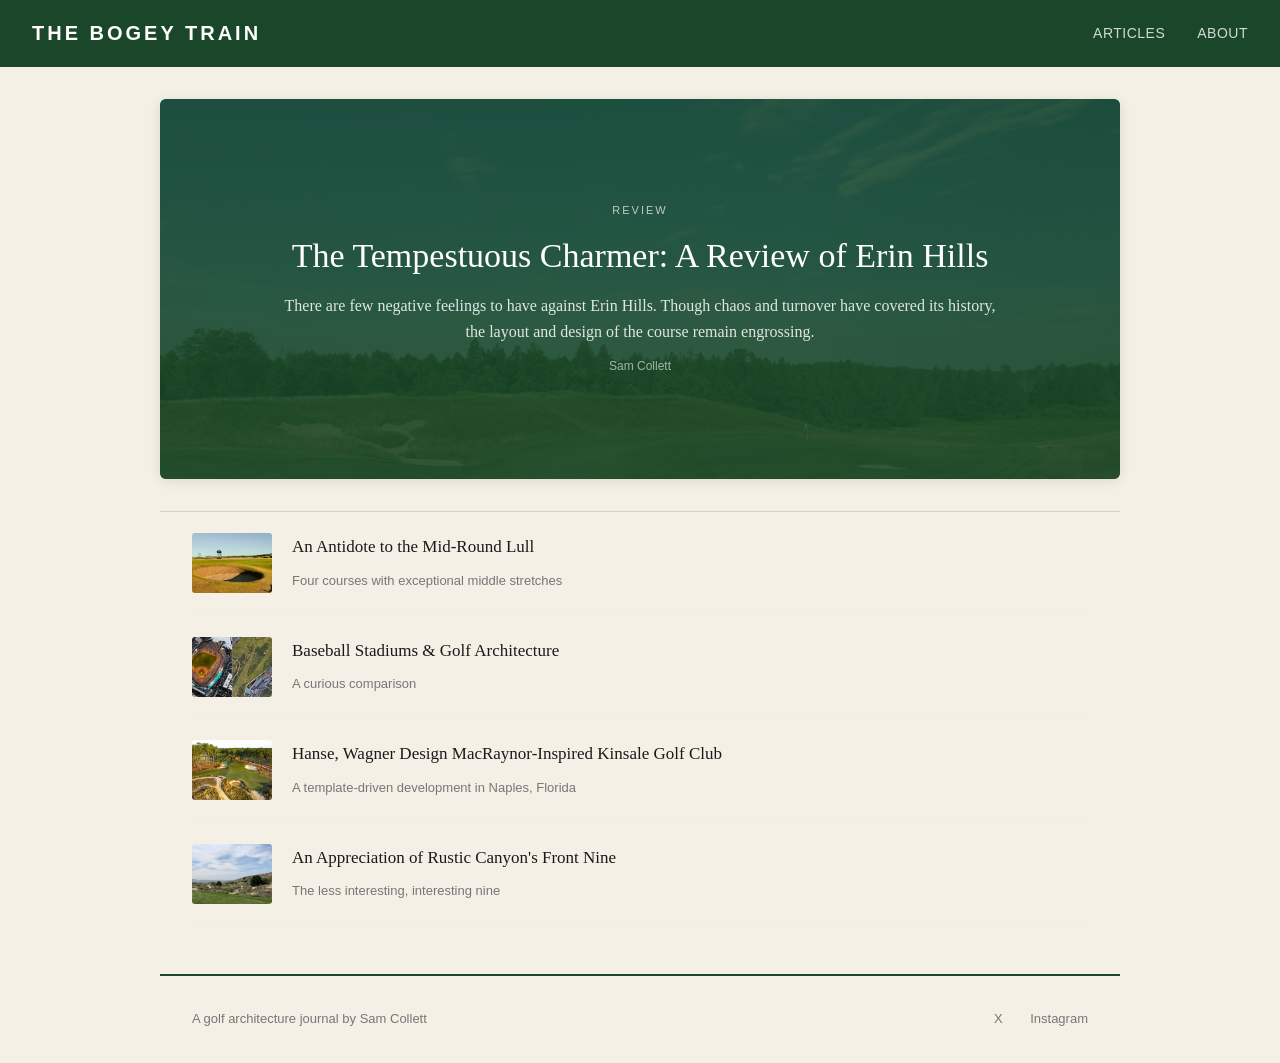
==== index.html @ e1ba59a7 "Initial site" ====
<!DOCTYPE html>
<html lang="en">
<head>
  <meta charset="UTF-8">
  <meta name="viewport" content="width=device-width, initial-scale=1.0">
  <title>The Bogey Train — A Golf Architecture Journal</title>
  <link rel="stylesheet" href="style.css">
  <link rel="icon" href="https://thebogeytrain.com/wp-content/uploads/2023/09/transparent-square-edited.png" type="image/png">
</head>
<body>
  <nav class="site-nav">
    <a href="index.html" class="nav-left"><img src="https://thebogeytrain.com/wp-content/uploads/2023/09/transparent-square-edited.png" onerror="this.style.display='none'" alt="The Bogey Train" class="logo"><span class="site-title">THE BOGEY TRAIN</span></a>
    <div class="nav-links">
      <a href="index.html">Articles</a>
      <a href="about.html">About</a>
    </div>
  </nav>

  <a href="articles/erin-hills.html" class="featured-banner" style="background-image: url('images/articles/erin-hills/media/image2.png');">
    <div class="featured-banner-overlay">
      <div class="featured-banner-content">
        <div class="category">Review</div>
        <h2>The Tempestuous Charmer: A Review of Erin Hills</h2>
        <p class="excerpt">There are few negative feelings to have against Erin Hills. Though chaos and turnover have covered its history, the layout and design of the course remain engrossing.</p>
        <p class="meta">Sam Collett</p>
      </div>
    </div>
  </a>

  <section class="article-list">
    <a href="articles/mid-round-lull.html" class="article-list-item">
      <img src="images/articles/mid-round-lull/media/image3.png" alt="An Antidote to the Mid-Round Lull" class="thumb">
      <div>
        <h3>An Antidote to the Mid-Round Lull</h3>
        <span class="subtitle">Four courses with exceptional middle stretches</span>
      </div>
    </a>
    <a href="articles/baseball-stadiums.html" class="article-list-item">
      <img src="images/articles/baseball-stadiums/media/image1.png" alt="Baseball Stadiums & Golf Architecture" class="thumb">
      <div>
        <h3>Baseball Stadiums & Golf Architecture</h3>
        <span class="subtitle">A curious comparison</span>
      </div>
    </a>
    <a href="articles/kinsale.html" class="article-list-item">
      <img src="images/articles/kinsale/media/image4.png" alt="Hanse, Wagner Design MacRaynor-Inspired Kinsale Golf Club" class="thumb">
      <div>
        <h3>Hanse, Wagner Design MacRaynor-Inspired Kinsale Golf Club</h3>
        <span class="subtitle">A template-driven development in Naples, Florida</span>
      </div>
    </a>
    <a href="articles/rustic-canyon.html" class="article-list-item">
      <img src="images/articles/rustic-canyon/media/image1.png" alt="An Appreciation of Rustic Canyon's Front Nine" class="thumb">
      <div>
        <h3>An Appreciation of Rustic Canyon's Front Nine</h3>
        <span class="subtitle">The less interesting, interesting nine</span>
      </div>
    </a>
  </section>

  <footer class="site-footer">
    <span>A golf architecture journal by Sam Collett</span>
    <div class="social">
      <a href="https://twitter.com/bogeytrains" target="_blank" rel="noopener">X</a>
      <a href="https://www.instagram.com/the_bogey_train/" target="_blank" rel="noopener">Instagram</a>
    </div>
  </footer>
</body>
</html>
---- style.css ----
*, *::before, *::after { box-sizing: border-box; margin: 0; padding: 0; }

:root {
  --green: #1a472a;
  --green-light: #2d6a3e;
  --green-dark: #0f2d1a;
  --green-bg: #f5f3ee;
  --green-border: #d6d2c8;
  --text: #1a1a1a;
  --text-secondary: #555;
  --text-caption: #777;
  --bg: #f5f0e6;
  --max-width: 720px;
  --max-width-wide: 960px;
}

body {
  font-family: Georgia, 'Times New Roman', serif;
  color: var(--text);
  background: var(--bg);
  line-height: 1.75;
  font-size: 17px;
  -webkit-font-smoothing: antialiased;
}

/* NAV */
.site-nav {
  background: var(--green);
  padding: 1rem 2rem;
  display: flex;
  justify-content: space-between;
  align-items: center;
}
.site-nav .logo { height: 50px; filter: brightness(0) invert(1); }
.site-nav .site-title {
  font-family: 'Helvetica Neue', Helvetica, Arial, sans-serif;
  font-size: 20px;
  font-weight: 700;
  letter-spacing: 3px;
  text-transform: uppercase;
  color: #fff;
  text-decoration: none;
}
.site-nav .nav-left {
  display: flex;
  align-items: center;
  gap: 1rem;
  text-decoration: none;
}
.site-nav .nav-links { display: flex; gap: 2rem; }
.site-nav .nav-links a {
  font-family: 'Helvetica Neue', Helvetica, Arial, sans-serif;
  font-size: 14px;
  letter-spacing: 0.5px;
  text-decoration: none;
  color: rgba(255, 255, 255, 0.8);
  text-transform: uppercase;
}
.site-nav .nav-links a:hover { color: #fff; }
/* Text fallback for logo */
.site-nav .logo + span { color: #fff !important; }

/* FEATURED BANNER */
.featured-banner {
  display: block;
  text-decoration: none;
  color: #fff;
  background-size: cover;
  background-position: center;
  position: relative;
  min-height: 380px;
  max-width: var(--max-width-wide);
  margin: 2rem auto;
  border-radius: 6px;
  overflow: hidden;
  box-shadow: 0 2px 12px rgba(0, 0, 0, 0.1);
}
.featured-banner-overlay {
  background: rgba(26, 71, 42, 0.88);
  min-height: 380px;
  display: flex;
  align-items: center;
  justify-content: center;
  padding: 3rem 2rem;
  transition: background 0.3s;
}
.featured-banner:hover .featured-banner-overlay {
  background: rgba(26, 71, 42, 0.80);
}
.featured-banner-content {
  max-width: var(--max-width);
  text-align: center;
}
.featured-banner-content .category {
  font-family: 'Helvetica Neue', Helvetica, Arial, sans-serif;
  font-size: 11px;
  letter-spacing: 2px;
  text-transform: uppercase;
  color: rgba(255, 255, 255, 0.7);
  margin-bottom: 1rem;
}
.featured-banner-content h2 {
  font-size: 34px;
  line-height: 1.2;
  font-weight: 400;
  margin-bottom: 1rem;
  color: #fff;
}
.featured-banner-content .excerpt {
  font-size: 16px;
  line-height: 1.6;
  color: rgba(255, 255, 255, 0.85);
  margin-bottom: 0.75rem;
}
.featured-banner-content .meta {
  font-family: 'Helvetica Neue', Helvetica, Arial, sans-serif;
  font-size: 12px;
  color: rgba(255, 255, 255, 0.6);
}

@media (max-width: 700px) {
  .featured-banner { min-height: 280px; margin: 1.25rem; }
  .featured-banner-overlay { min-height: 280px; }
  .featured-banner-content h2 { font-size: 24px; }
}

/* HOMEPAGE */
.home-header {
  max-width: var(--max-width-wide);
  margin: 0 auto;
  padding: 3rem 2rem 1rem;
}
.home-header h1 {
  font-family: 'Helvetica Neue', Helvetica, Arial, sans-serif;
  font-size: 13px;
  letter-spacing: 2px;
  text-transform: uppercase;
  color: var(--green);
  font-weight: 400;
}

.featured-article {
  max-width: var(--max-width-wide);
  margin: 0 auto;
  padding: 1.5rem 2rem 2.5rem;
  display: grid;
  grid-template-columns: 1fr 1fr;
  gap: 2.5rem;
  align-items: center;
}
.featured-article .featured-text .category {
  font-family: 'Helvetica Neue', Helvetica, Arial, sans-serif;
  font-size: 11px;
  letter-spacing: 1.5px;
  text-transform: uppercase;
  color: var(--green);
  margin-bottom: 0.75rem;
}
.featured-article .featured-text h2 {
  font-size: 28px;
  line-height: 1.25;
  margin-bottom: 0.75rem;
  font-weight: 400;
}
.featured-article .featured-text h2 a {
  color: var(--text);
  text-decoration: none;
}
.featured-article .featured-text h2 a:hover { color: var(--green-dark); }
.featured-article .featured-text .excerpt {
  font-size: 15px;
  color: var(--text-secondary);
  line-height: 1.6;
  margin-bottom: 0.5rem;
}
.featured-article .featured-text .meta {
  font-family: 'Helvetica Neue', Helvetica, Arial, sans-serif;
  font-size: 12px;
  color: var(--text-caption);
}
.featured-article .featured-img img {
  width: 100%;
  height: 280px;
  object-fit: cover;
  border-radius: 4px;
}

.article-list {
  max-width: var(--max-width-wide);
  margin: 0 auto;
  padding: 0 2rem 3rem;
  border-top: 1px solid var(--green-border);
}
.article-list-item {
  display: flex;
  gap: 1.25rem;
  align-items: center;
  padding: 1.25rem 0;
  border-bottom: 1px solid #eee;
  text-decoration: none;
  color: inherit;
}
.article-list-item:hover h3 { color: var(--green-dark); }
.article-list-item .thumb {
  width: 80px;
  height: 60px;
  object-fit: cover;
  border-radius: 3px;
  flex-shrink: 0;
}
.article-list-item h3 {
  font-size: 17px;
  font-weight: 400;
  margin-bottom: 3px;
  transition: color 0.2s;
}
.article-list-item .subtitle {
  font-size: 13px;
  color: var(--text-caption);
  font-family: 'Helvetica Neue', Helvetica, Arial, sans-serif;
}

/* ARTICLE PAGE */
.article-header {
  max-width: var(--max-width);
  margin: 0 auto;
  padding: 3rem 2rem 1.5rem;
  text-align: center;
}
.article-header .category {
  font-family: 'Helvetica Neue', Helvetica, Arial, sans-serif;
  font-size: 11px;
  letter-spacing: 1.5px;
  text-transform: uppercase;
  color: var(--green);
  margin-bottom: 1rem;
}
.article-header h1 {
  font-size: 34px;
  line-height: 1.2;
  font-weight: 400;
  margin-bottom: 1rem;
}
.article-header .meta {
  font-family: 'Helvetica Neue', Helvetica, Arial, sans-serif;
  font-size: 13px;
  color: var(--text-caption);
}

.article-body {
  max-width: var(--max-width);
  margin: 0 auto;
  padding: 0 2rem 4rem;
}
.article-body p {
  margin-bottom: 1.25rem;
}
.article-body strong {
  font-weight: 700;
}
.article-body em {
  font-style: italic;
}
.article-body img {
  max-width: 100%;
  height: auto;
  margin: 1.5rem 0;
  border-radius: 3px;
}
.article-body blockquote, .article-body .pullquote {
  border-left: 3px solid var(--green);
  padding: 1rem 1.5rem;
  margin: 2rem 0;
  font-style: italic;
  color: var(--text-secondary);
  background: var(--green-bg);
}
.article-body a {
  color: var(--green-dark);
  text-decoration: underline;
  text-decoration-color: var(--green-border);
  text-underline-offset: 2px;
}
.article-body a:hover {
  color: var(--green);
}
.article-body h2, .article-body h3, .article-body strong:only-child {
  font-family: 'Helvetica Neue', Helvetica, Arial, sans-serif;
}
.article-body h2 {
  font-size: 22px;
  font-weight: 500;
  margin: 2.5rem 0 1rem;
  color: var(--green-dark);
}
.article-body hr {
  border: none;
  border-top: 2px solid var(--green);
  margin: 2rem auto;
  width: 60px;
}

/* Captions: italic paragraphs right after images */
.article-body .caption {
  font-size: 13px;
  color: var(--text-caption);
  font-style: italic;
  margin-top: -0.75rem;
  margin-bottom: 1.5rem;
}

/* ABOUT PAGE */
.about-content {
  max-width: var(--max-width);
  margin: 0 auto;
  padding: 3rem 2rem 4rem;
}
.about-content h1 {
  font-size: 28px;
  font-weight: 400;
  margin-bottom: 2rem;
  padding-bottom: 1rem;
  border-bottom: 2px solid var(--green);
}
.about-content p {
  margin-bottom: 1.25rem;
}

/* FOOTER */
.site-footer {
  max-width: var(--max-width-wide);
  margin: 0 auto;
  padding: 2rem;
  border-top: 2px solid var(--green);
  display: flex;
  justify-content: space-between;
  align-items: center;
  font-family: 'Helvetica Neue', Helvetica, Arial, sans-serif;
  font-size: 13px;
  color: var(--text-caption);
}
.site-footer .social a {
  color: var(--text-caption);
  text-decoration: none;
  margin-left: 1.5rem;
}
.site-footer .social a:hover { color: var(--green); }

/* RESPONSIVE */
@media (max-width: 700px) {
  .featured-article { grid-template-columns: 1fr; gap: 1.5rem; }
  .featured-article .featured-img { order: -1; }
  .featured-article .featured-text h2 { font-size: 22px; }
  .article-header h1 { font-size: 26px; }
  .site-nav, .home-header, .featured-article, .article-list,
  .article-body, .about-content, .site-footer { padding-left: 1.25rem; padding-right: 1.25rem; }
}
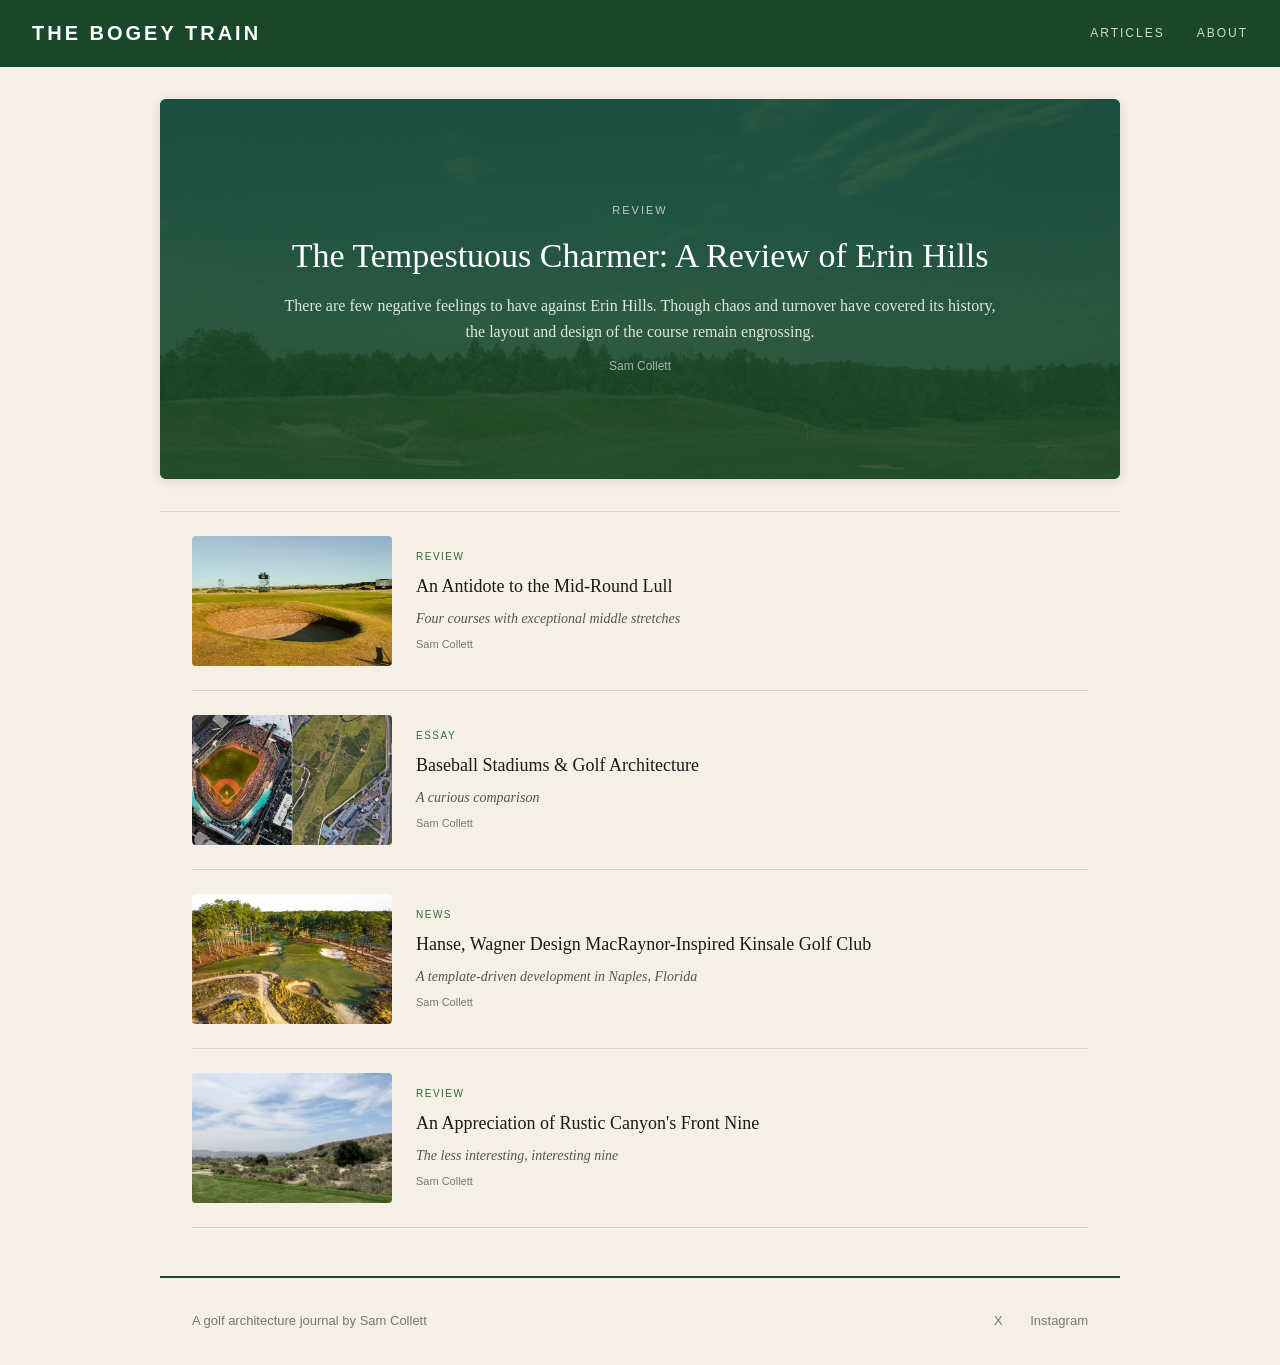
==== commit d62a2b70: "larger images for article list" ====
--- a/index.html
+++ b/index.html
@@ -31,29 +31,37 @@
     <a href="articles/mid-round-lull.html" class="article-list-item">
       <img src="images/articles/mid-round-lull/media/image3.png" alt="An Antidote to the Mid-Round Lull" class="thumb">
       <div>
+        <span class="category-tag">Review</span>
         <h3>An Antidote to the Mid-Round Lull</h3>
         <span class="subtitle">Four courses with exceptional middle stretches</span>
+        <span class="meta">Sam Collett</span>
       </div>
     </a>
     <a href="articles/baseball-stadiums.html" class="article-list-item">
       <img src="images/articles/baseball-stadiums/media/image1.png" alt="Baseball Stadiums & Golf Architecture" class="thumb">
       <div>
+        <span class="category-tag">Essay</span>
         <h3>Baseball Stadiums & Golf Architecture</h3>
         <span class="subtitle">A curious comparison</span>
+        <span class="meta">Sam Collett</span>
       </div>
     </a>
     <a href="articles/kinsale.html" class="article-list-item">
       <img src="images/articles/kinsale/media/image4.png" alt="Hanse, Wagner Design MacRaynor-Inspired Kinsale Golf Club" class="thumb">
       <div>
+        <span class="category-tag">News</span>
         <h3>Hanse, Wagner Design MacRaynor-Inspired Kinsale Golf Club</h3>
         <span class="subtitle">A template-driven development in Naples, Florida</span>
+        <span class="meta">Sam Collett</span>
       </div>
     </a>
     <a href="articles/rustic-canyon.html" class="article-list-item">
       <img src="images/articles/rustic-canyon/media/image1.png" alt="An Appreciation of Rustic Canyon's Front Nine" class="thumb">
       <div>
+        <span class="category-tag">Review</span>
         <h3>An Appreciation of Rustic Canyon's Front Nine</h3>
         <span class="subtitle">The less interesting, interesting nine</span>
+        <span class="meta">Sam Collett</span>
       </div>
     </a>
   </section>
--- a/style.css
+++ b/style.css
@@ -51,8 +51,8 @@
 .site-nav .nav-links { display: flex; gap: 2rem; }
 .site-nav .nav-links a {
   font-family: 'Helvetica Neue', Helvetica, Arial, sans-serif;
-  font-size: 14px;
-  letter-spacing: 0.5px;
+  font-size: 12px;
+  letter-spacing: 2px;
   text-decoration: none;
   color: rgba(255, 255, 255, 0.8);
   text-transform: uppercase;
@@ -194,31 +194,50 @@
 }
 .article-list-item {
   display: flex;
-  gap: 1.25rem;
-  align-items: center;
-  padding: 1.25rem 0;
-  border-bottom: 1px solid #eee;
+  gap: 1.5rem;
+  align-items: center;
+  padding: 1.5rem 0;
+  border-bottom: 1px solid var(--green-border);
   text-decoration: none;
   color: inherit;
 }
 .article-list-item:hover h3 { color: var(--green-dark); }
 .article-list-item .thumb {
-  width: 80px;
-  height: 60px;
+  width: 200px;
+  height: 130px;
   object-fit: cover;
-  border-radius: 3px;
+  border-radius: 4px;
   flex-shrink: 0;
 }
+.article-list-item .category-tag {
+  display: block;
+  font-family: 'Helvetica Neue', Helvetica, Arial, sans-serif;
+  font-size: 10px;
+  letter-spacing: 1.5px;
+  text-transform: uppercase;
+  color: var(--green-light);
+  margin-bottom: 6px;
+}
 .article-list-item h3 {
-  font-size: 17px;
-  font-weight: 400;
-  margin-bottom: 3px;
+  font-size: 18px;
+  font-weight: 400;
+  margin-bottom: 4px;
   transition: color 0.2s;
 }
 .article-list-item .subtitle {
-  font-size: 13px;
-  color: var(--text-caption);
-  font-family: 'Helvetica Neue', Helvetica, Arial, sans-serif;
+  font-size: 14px;
+  color: var(--text-secondary);
+  font-family: Georgia, 'Times New Roman', serif;
+  font-style: italic;
+  display: block;
+  margin-bottom: 4px;
+}
+.article-list-item .meta {
+  display: block;
+  font-family: 'Helvetica Neue', Helvetica, Arial, sans-serif;
+  font-size: 11px;
+  color: var(--text-caption);
+  margin-top: 4px;
 }
 
 /* ARTICLE PAGE */
@@ -353,6 +372,8 @@
   .featured-article .featured-img { order: -1; }
   .featured-article .featured-text h2 { font-size: 22px; }
   .article-header h1 { font-size: 26px; }
+  .article-list-item .thumb { width: 140px; height: 95px; }
+  .article-list-item h3 { font-size: 16px; }
   .site-nav, .home-header, .featured-article, .article-list,
   .article-body, .about-content, .site-footer { padding-left: 1.25rem; padding-right: 1.25rem; }
 }
